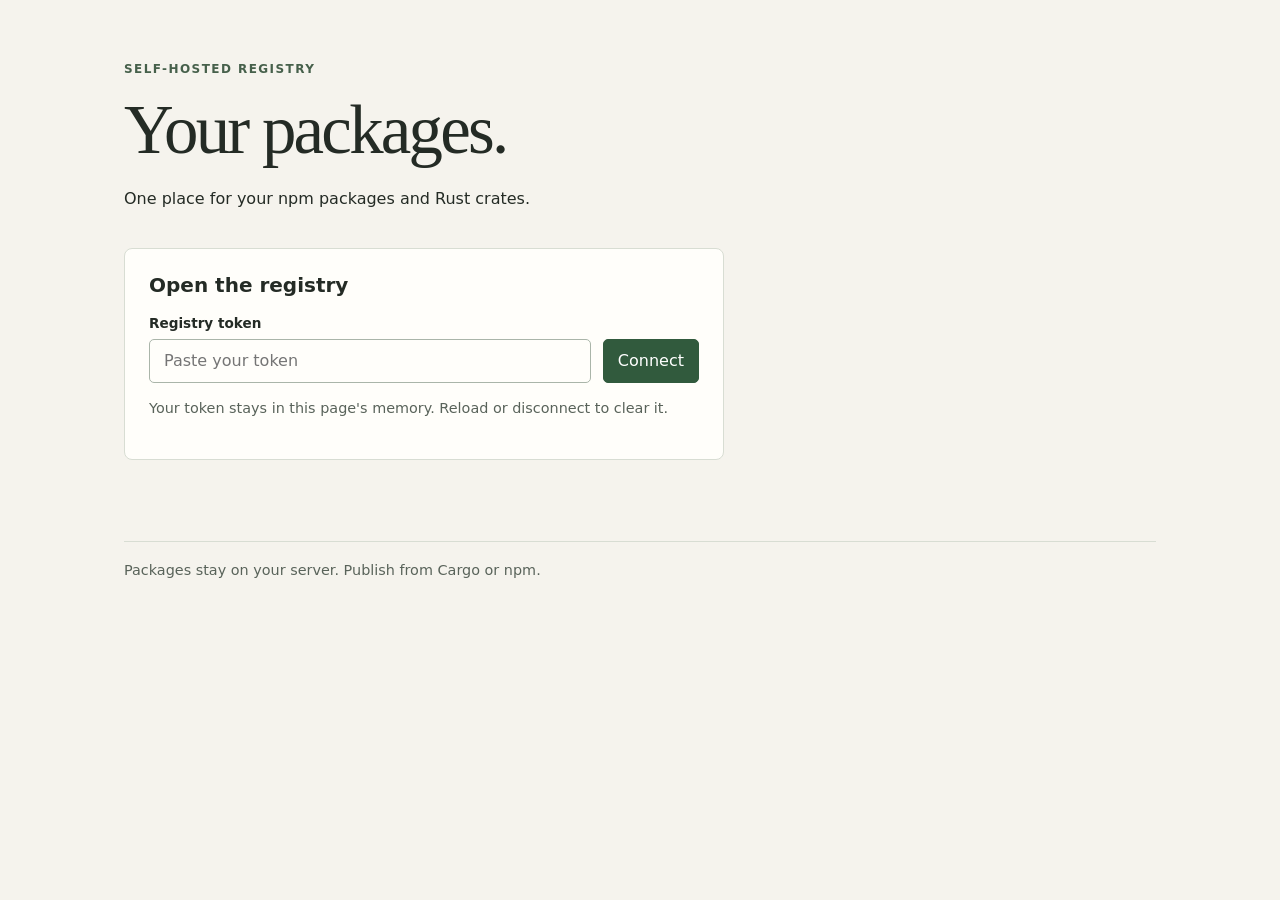
==== web/index.html @ 1d3cd667 "Add serveWeb handler and API endpoint for package catalog Add serveWeb function to serve static web " ====
<!doctype html>
<html lang="en">
<head>
  <meta charset="utf-8">
  <meta name="viewport" content="width=device-width, initial-scale=1">
  <title>Package registry</title>
  <link rel="stylesheet" href="/web/style.css">
  <script src="/web/app.js" defer></script>
</head>
<body>
  <main>
    <header>
      <p class="eyebrow">Self-hosted registry</p>
      <h1>Your packages.</h1>
      <p>One place for your npm packages and Rust crates.</p>
    </header>
    <section id="login" aria-labelledby="login-title">
      <h2 id="login-title">Open the registry</h2>
      <form id="login-form">
        <label for="token">Registry token</label>
        <div class="token-row">
          <input id="token" type="password" required autocomplete="off" spellcheck="false" placeholder="Paste your token">
          <button type="submit">Connect</button>
        </div>
      </form>
      <p class="muted">Your token stays in this page's memory. Reload or disconnect to clear it.</p>
    </section>
    <p id="status" role="status" aria-live="polite"></p>
    <section id="browser" hidden aria-label="Package browser">
      <div class="toolbar">
        <div class="search-field">
          <label for="search">Find a package</label>
          <input id="search" type="search" placeholder="Search by name" autocomplete="off">
        </div>
        <div>
          <label for="kind">Package type</label>
          <select id="kind">
            <option value="all">All packages</option>
            <option value="npm">npm</option>
            <option value="cargo">Rust crates</option>
          </select>
        </div>
        <button id="refresh" type="button" class="secondary">Refresh</button>
        <button id="disconnect" type="button" class="secondary">Disconnect</button>
      </div>
      <details class="setup">
        <summary>Configure your clients</summary>
        <p>Add this to <code>~/.cargo/config.toml</code>, then set <code>CARGO_REGISTRIES_SELFHOST_TOKEN</code> to your registry token.</p>
        <pre id="cargo-config"></pre>
        <p>Add this to your project's <code>.npmrc</code> and set <code>REGISTRY_TOKEN</code> in your shell. Replace <code>@selfhost</code> with your package scope.</p>
        <pre id="npm-config"></pre>
        <p>Publish with <code>cargo publish --registry selfhost</code> or <code id="npm-publish"></code>.</p>
      </details>
      <p id="count" class="muted" aria-live="polite"></p>
      <div id="packages" class="packages"></div>
    </section>
    <noscript><p>This package browser needs JavaScript. Cargo and npm work without it.</p></noscript>
    <footer>Packages stay on your server. Publish from Cargo or npm.</footer>
  </main>
</body>
</html>
---- web/style.css ----
:root { color-scheme: light; font-family: system-ui, sans-serif; color: #242b25; background: #f5f3ed; }
* { box-sizing: border-box; }
body { margin: 0; }
main { max-width: 1080px; margin: auto; padding: 48px 24px; }
header { margin-bottom: 36px; }
h1 { font-family: Georgia, serif; font-weight: 400; font-size: clamp(2.8rem, 6vw, 4.3rem); margin: 8px 0; letter-spacing: -0.04em; }
h2 { font-size: 1.25rem; margin: 0 0 18px; overflow-wrap: anywhere; }
p { line-height: 1.6; }
.eyebrow { color: #46604b; text-transform: uppercase; letter-spacing: 0.12em; font-size: 0.75rem; font-weight: 700; }
.muted, footer { color: #59635a; font-size: 0.9rem; }
#login, .package, .setup { border: 1px solid #d8ddd3; border-radius: 8px; background: #fffefa; padding: 24px; }
#login { max-width: 600px; }
label { display: block; font-size: 0.85rem; font-weight: 600; margin-bottom: 8px; }
input, select, button { font: inherit; border-radius: 5px; padding: 11px 14px; min-height: 44px; }
input, select { background: #fffefa; border: 1px solid #aab5a9; color: inherit; }
input { width: 100%; min-width: 0; }
button { border: 1px solid #315a3d; background: #315a3d; color: #fff; cursor: pointer; white-space: nowrap; }
button.secondary { background: transparent; color: #315a3d; }
button:hover { background: #25462f; color: #fff; }
button:disabled { opacity: 0.6; cursor: wait; }
:focus-visible { outline: 3px solid #c46734; outline-offset: 3px; }
.token-row { display: flex; gap: 12px; }
.toolbar { display: flex; align-items: end; flex-wrap: wrap; gap: 12px; margin-bottom: 24px; }
.search-field { flex: 1; min-width: 200px; }
.setup { padding: 18px 24px; }
summary { cursor: pointer; font-weight: 600; }
.packages { display: grid; grid-template-columns: repeat(2, minmax(0, 1fr)); gap: 18px; }
.badge { display: inline-block; background: #edf1e9; color: #35543b; border-radius: 4px; padding: 3px 8px; font-size: 0.75rem; margin: 0 6px 12px 0; }
.badge.yanked { background: #f7e8dc; color: #864116; }
.versions { list-style: none; margin: 16px 0 0; padding: 0; }
.versions li { border-top: 1px solid #e2e5dc; padding-top: 14px; margin-top: 14px; }
.version { font-family: ui-monospace, monospace; margin-right: 10px; }
code, pre { font-family: ui-monospace, monospace; font-size: 0.85rem; }
pre { background: #f1f3ed; padding: 14px; border-radius: 5px; white-space: pre-wrap; overflow-wrap: anywhere; line-height: 1.6; }
#status { min-height: 1.6em; }
footer { margin-top: 40px; border-top: 1px solid #d8ddd3; padding-top: 20px; }
[hidden] { display: none !important; }
@media (max-width: 650px) { main { padding: 28px 16px; } .packages { grid-template-columns: 1fr; } .token-row { flex-direction: column; } .toolbar > div { flex: 1 1 100%; } select { width: 100%; } }
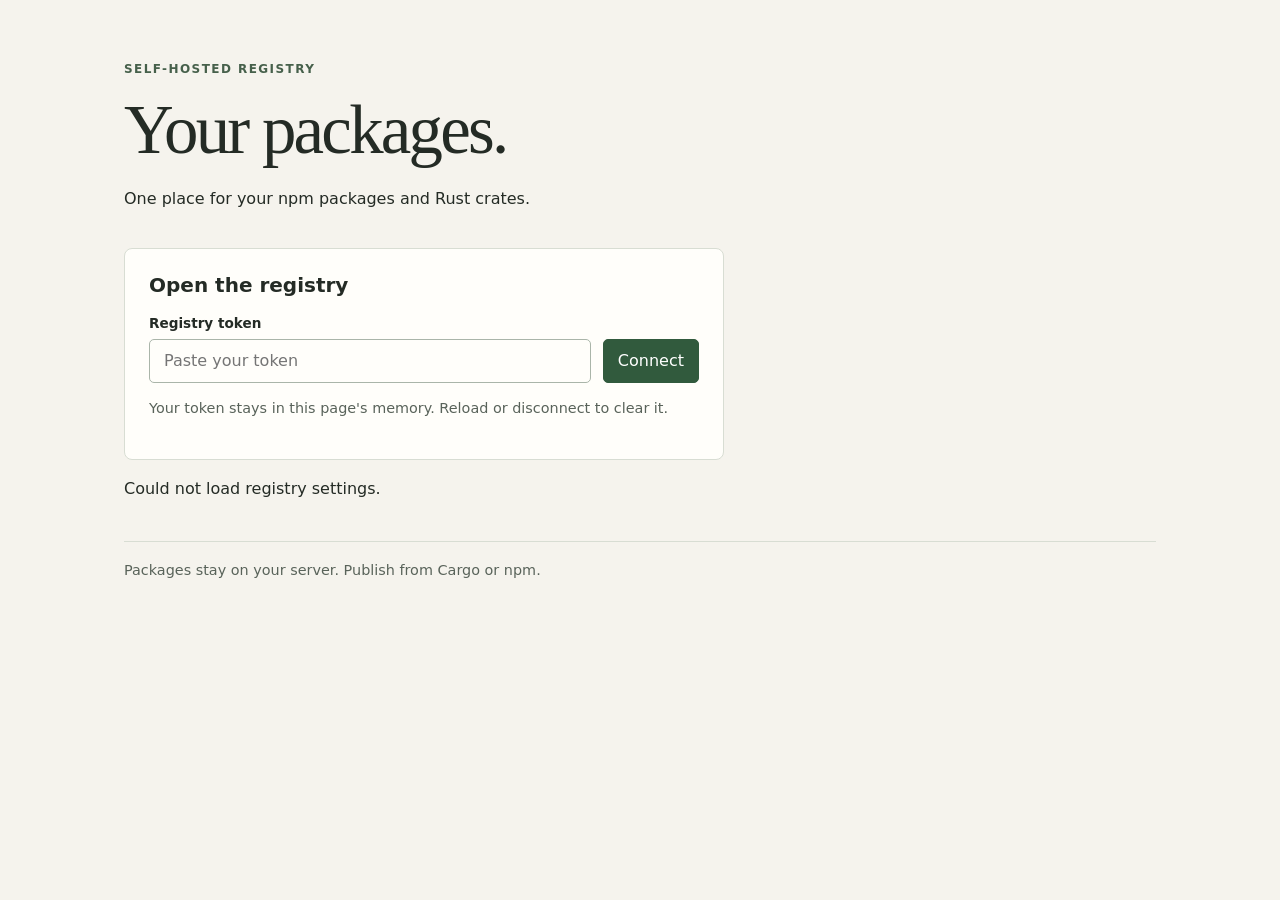
==== commit 3c2cce8f: "Switch from shared token to per-user authentication with TOML config Replace environment variable co" ====
--- a/web/index.html
+++ b/web/index.html
@@ -23,6 +23,7 @@
           <button type="submit">Connect</button>
         </div>
       </form>
+      <button id="browse-public" type="button" class="secondary" hidden>Browse public packages</button>
       <p class="muted">Your token stays in this page's memory. Reload or disconnect to clear it.</p>
     </section>
     <p id="status" role="status" aria-live="polite"></p>
